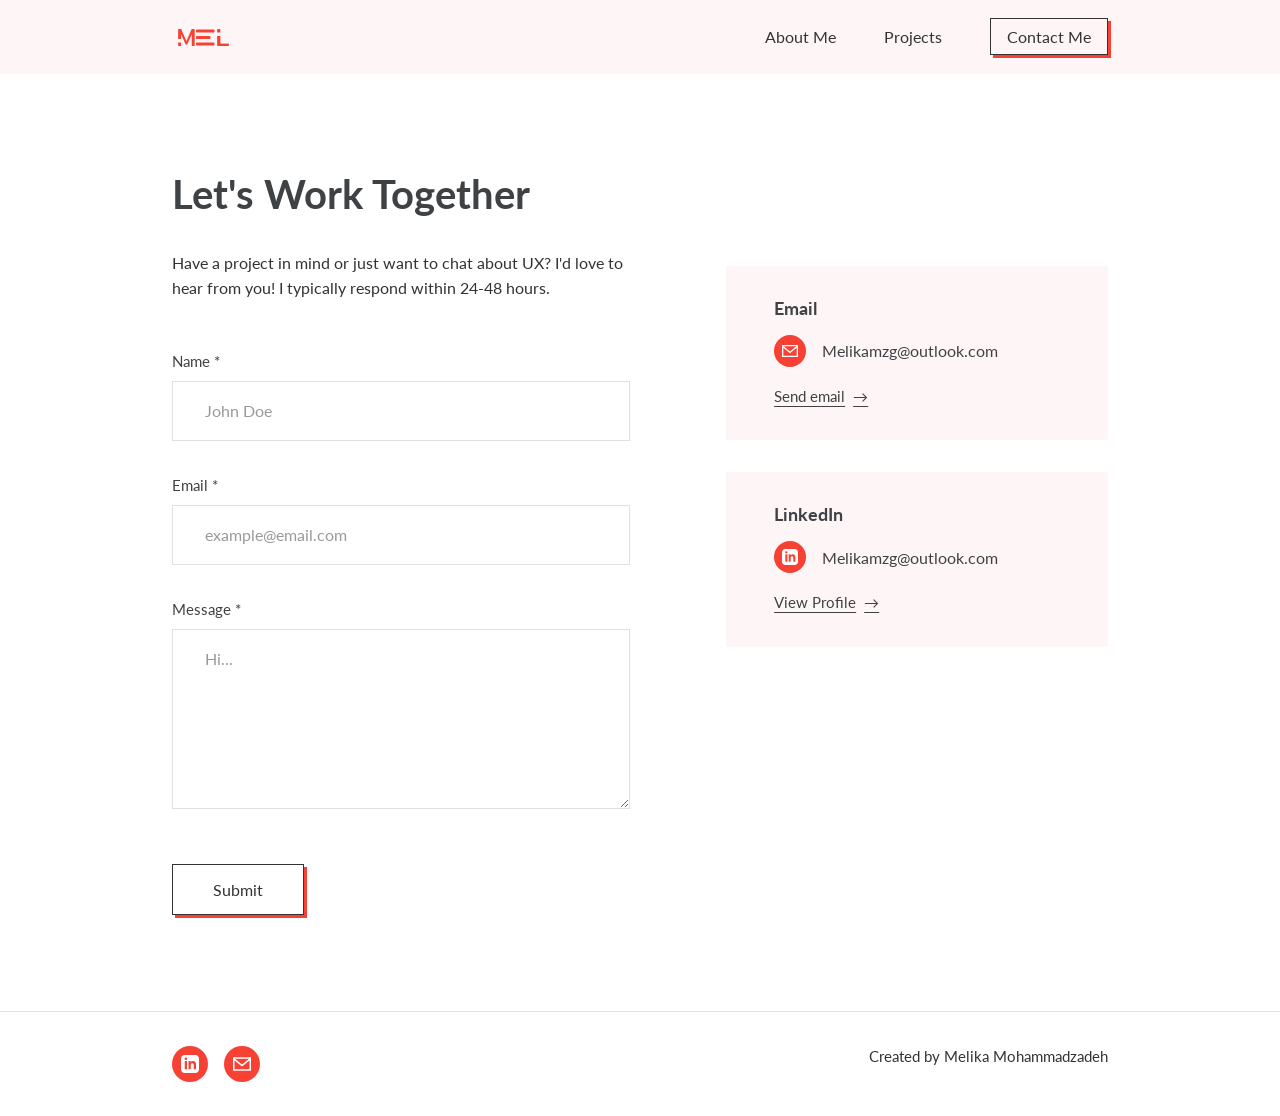
==== contact.html @ d1da53c3 "Add website content and assets" ====
<!DOCTYPE html>
<html lang="en">

<head>
    <meta charset="UTF-8">
    <meta name="viewport" content="width=device-width, initial-scale=1.0">
    <meta name="description" content="Contact - Get in touch with a UI/UX Designer">
    <meta name="keywords" content="Contact, UI/UX Designer, Get in Touch">
    <meta name="author" content="Your Name">

    <!-- Open Graph Meta Tags -->
    <meta property="og:title" content="Contact - UI/UX Designer Portfolio">
    <meta property="og:description" content="Get in touch with a UI/UX Designer">
    <meta property="og:type" content="website">

    <title>Contact - UI/UX Designer Portfolio</title>

    <!-- Google Fonts -->
    <link rel="preconnect" href="https://fonts.googleapis.com">
    <link rel="preconnect" href="https://fonts.gstatic.com" crossorigin>
    <link href="https://fonts.googleapis.com/css2?family=Lato:wght@300;400;700&display=swap" rel="stylesheet">

    <!-- Stylesheets -->
    <link rel="stylesheet" href="css/reset.css">
    <link rel="stylesheet" href="css/style.css">
</head>

<body>
    <!-- Navigation -->
    <nav class="nav">
        <div class="container nav__container">
            <a href="index.html" class="nav__logo">
                <img src="assets/home/logo.png" alt="MEL logo">
            </a>

            <div class="nav__toggle" id="navToggle" aria-label="Toggle navigation">
                <span class="nav__toggle-bar"></span>
                <span class="nav__toggle-bar"></span>
                <span class="nav__toggle-bar"></span>
            </div>

            <ul class="nav__menu" id="navMenu">
                <li><a href="index.html#about" class="nav__link">About Me</a></li>
                <li><a href="index.html#projects" class="nav__link">Projects</a></li>
                <li><a href="contact.html" class="nav__link nav__cta">Contact Me</a></li>
            </ul>
        </div>
    </nav>

    <!-- Contact Section -->
    <section class="contact">
        <div class="container contact__grid">
            <div class="contact__form-section">
                <h1 class="contact__title">Let's Work Together</h1>
                <p class="contact__description">Have a project in mind or just want to chat about UX? I'd love to hear
                    from you! I typically respond within 24-48 hours.</p>

                <form class="contact__form" id="contactForm">
                    <div class="form-group">
                        <label for="name" class="form-label">Name *</label>
                        <input type="text" id="name" name="name" class="form-input" required placeholder="John Doe">
                    </div>

                    <div class="form-group">
                        <label for="email" class="form-label">Email *</label>
                        <input type="email" id="email" name="email" class="form-input" required
                            placeholder="example@email.com">
                    </div>

                    <div class="form-group">
                        <label for="message" class="form-label">Message *</label>
                        <textarea id="message" name="message" class="form-textarea" required
                            placeholder="Hi..."></textarea>
                    </div>

                    <button type="submit" class="btn btn--outline form-submit">Submit</button>
                </form>
            </div>

            <div class="contact__cards">
                <div class="contact-card">
                    <h3 class="contact-card__title">Email</h3>
                    <div class="contact-card__info">
                        <span class="contact-card__icon contact-card__icon--email">
                            <svg width="24" height="24" viewBox="0 0 24 24" fill="currentColor">
                                <path
                                    d="M0 3v18h24v-18h-24zm21.518 2l-9.518 7.713-9.518-7.713h19.036zm-19.518 14v-11.817l10 8.104 10-8.104v11.817h-20z" />
                            </svg>
                        </span>
                        <span>Melikamzg@outlook.com</span>
                    </div>
                    <a href="mailto:Melikamzg@outlook.com" class="contact-card__link">Send email <span>→</span></a>
                </div>

                <div class="contact-card">
                    <h3 class="contact-card__title">LinkedIn</h3>
                    <div class="contact-card__info">
                        <span class="contact-card__icon contact-card__icon--linkedin">
                            <svg width="24" height="24" viewBox="0 0 24 24" fill="currentColor">
                                <path
                                    d="M19 0h-14c-2.761 0-5 2.239-5 5v14c0 2.761 2.239 5 5 5h14c2.762 0 5-2.239 5-5v-14c0-2.761-2.238-5-5-5zm-11 19h-3v-11h3v11zm-1.5-12.268c-.966 0-1.75-.79-1.75-1.764s.784-1.764 1.75-1.764 1.75.79 1.75 1.764-.783 1.764-1.75 1.764zm13.5 12.268h-3v-5.604c0-3.368-4-3.113-4 0v5.604h-3v-11h3v1.765c1.396-2.586 7-2.777 7 2.476v6.759z" />
                            </svg>
                        </span>
                        <span>Melikamzg@outlook.com</span>
                    </div>
                    <a href="https://linkedin.com" target="_blank" rel="noopener" class="contact-card__link">View
                        Profile <span>→</span></a>
                </div>
            </div>
        </div>
    </section>

    <!-- Footer -->
    <footer class="footer">
        <div class="container footer__container">
            <div class="footer__social">
                <a href="https://linkedin.com" class="footer__social-link" aria-label="LinkedIn" target="_blank"
                    rel="noopener">
                    <svg width="24" height="24" viewBox="0 0 24 24" fill="currentColor">
                        <path
                            d="M19 0h-14c-2.761 0-5 2.239-5 5v14c0 2.761 2.239 5 5 5h14c2.762 0 5-2.239 5-5v-14c0-2.761-2.238-5-5-5zm-11 19h-3v-11h3v11zm-1.5-12.268c-.966 0-1.75-.79-1.75-1.764s.784-1.764 1.75-1.764 1.75.79 1.75 1.764-.783 1.764-1.75 1.764zm13.5 12.268h-3v-5.604c0-3.368-4-3.113-4 0v5.604h-3v-11h3v1.765c1.396-2.586 7-2.777 7 2.476v6.759z" />
                    </svg>
                </a>
                <a href="mailto:hello@melika.com" class="footer__social-link" aria-label="Email">
                    <svg width="24" height="24" viewBox="0 0 24 24" fill="currentColor">
                        <path
                            d="M0 3v18h24v-18h-24zm21.518 2l-9.518 7.713-9.518-7.713h19.036zm-19.518 14v-11.817l10 8.104 10-8.104v11.817h-20z" />
                    </svg>
                </a>
            </div>
            <p class="footer__credit">Created by Melika Mohammadzadeh</p>
        </div>
    </footer>

    <!-- JavaScript -->
    <script src="js/main.js"></script>
</body>

</html>
---- css/style.css ----
/* ========================================
   CSS Variables
   ======================================== */
:root {
    /* Colors */
    --color-primary: #F64134;
    --color-secondary: #3F4245;
    --color-bg-accent: #FEF6F6;
    --color-bg-main: #F5F5F5;
    --color-text: #333333;
    --color-white: #FFFFFF;
    --color-gray-light: #E0E0E0;

    /* Typography */
    --font-primary: 'Lato', sans-serif;
    --font-weight-light: 300;
    --font-weight-regular: 400;
    --font-weight-bold: 700;

    /* Spacing */
    --spacing-xs: 0.5rem;
    --spacing-sm: 1rem;
    --spacing-md: 2rem;
    --spacing-lg: 3rem;
    --spacing-xl: 4rem;
    --spacing-xxl: 6rem;

    /* Layout */
    --max-width: 1000px;
    --border-radius: 8px;
    --transition: all 0.3s ease;
}

/* ========================================
   Global Styles
   ======================================== */
html {
    scroll-behavior: smooth;
}

body {
    font-family: var(--font-primary);
    font-weight: var(--font-weight-regular);
    color: var(--color-text);
    background-color: var(--color-bg-main);
    font-size: 16px;
    line-height: 1.6;
}

.container {
    max-width: var(--max-width);
    margin: 0 auto;
    padding: 0 var(--spacing-md);
}

/* ========================================
   Typography
   ======================================== */
h1,
h2,
h3,
h4,
h5,
h6 {
    font-weight: var(--font-weight-bold);
    color: var(--color-secondary);
    line-height: 1.2;
    margin-bottom: var(--spacing-sm);
}

h1 {
    font-size: clamp(2rem, 5vw, 3.5rem);
}

h2 {
    font-size: clamp(1.75rem, 4vw, 2.5rem);
}

h3 {
    font-size: clamp(1.5rem, 3vw, 2rem);
}

h4 {
    font-size: clamp(1.25rem, 2.5vw, 1.5rem);
}

p {
    margin-bottom: var(--spacing-sm);
}

/* ========================================
   Navigation
   ======================================== */
.nav {
    background-color: var(--color-bg-accent);
    padding: calc(var(--spacing-sm) + 8px) 0;
    position: sticky;
    top: 0;
    z-index: 1000;
    box-shadow: none !important;
}

.nav__container {
    display: flex;
    justify-content: space-between;
    align-items: center;
}

.nav__logo {
    display: flex;
    align-items: center;
}

.nav__logo img {
    height: 24px;
    width: auto;
}

.nav__menu {
    display: flex;
    gap: var(--spacing-lg);
    align-items: center;
}

.nav__link {
    color: var(--color-text);
    font-weight: var(--font-weight-regular);
    transition: var(--transition);
    position: relative;
}

.nav__link:hover {
    color: var(--color-primary);
}

.nav__link::after {
    content: '';
    position: absolute;
    bottom: -5px;
    left: 0;
    width: 0;
    height: 2px;
    background-color: var(--color-primary);
    transition: var(--transition);
}

.nav__link:hover::after {
    width: 100%;
}

.nav__cta {
    padding: 0.5rem 1rem;
    border: 1px solid var(--color-text);
    color: var(--color-text);
    font-weight: var(--font-weight-regular);
    transition: var(--transition);
    box-shadow: 3px 3px 0 0 var(--color-primary);
}

.nav__cta:hover {
    background-color: var(--color-bg-main);
    box-shadow: 2px 2px 0 0 var(--color-primary);
    transform: translate(1px, 1px);
}

.nav__cta::after {
    display: none;
}

.nav__toggle {
    display: none;
    flex-direction: column;
    gap: 4px;
    cursor: pointer;
}

.nav__toggle-bar {
    width: 25px;
    height: 3px;
    background-color: var(--color-secondary);
    transition: var(--transition);
}

/* Mobile Navigation */
@media (max-width: 768px) {
    .nav__toggle {
        display: flex;
    }

    .nav__menu {
        position: fixed;
        top: 70px;
        right: -100%;
        width: 100%;
        max-width: 300px;
        background-color: var(--color-white);
        flex-direction: column;
        padding: var(--spacing-md);
        box-shadow: -2px 0 10px rgba(0, 0, 0, 0.1);
        transition: var(--transition);
        height: calc(100vh - 70px);
    }

    .nav__menu.active {
        right: 0;
    }

    .nav__link::after {
        display: none;
    }
}

/* ========================================
   Buttons
   ======================================== */
.btn {
    display: inline-block;
    padding: var(--spacing-sm) var(--spacing-md);
    font-weight: var(--font-weight-bold);
    text-align: center;
    transition: var(--transition);
    cursor: pointer;
}

.btn--primary {
    background-color: var(--color-primary);
    color: var(--color-white);
}

.btn--primary:hover {
    background-color: #d43529;
    transform: translateY(-2px);
    box-shadow: 0 4px 12px rgba(246, 65, 52, 0.3);
}

.btn--secondary {
    background-color: transparent;
    color: var(--color-primary);
    border: 2px solid var(--color-primary);
}

.btn--secondary:hover {
    background-color: var(--color-primary);
    color: var(--color-white);
}

/* ========================================
   Hero Section
   ======================================== */
.hero {
    padding: var(--spacing-xxl) 0 var(--spacing-lg);
    background-color: var(--color-white);
}

.hero__content {
    display: grid;
    grid-template-columns: 1fr 1.2fr;
    gap: var(--spacing-xl);
    align-items: center;
}

.hero__image-wrapper {
    position: relative;
    display: flex;
    justify-content: center;
    align-items: center;
    padding: var(--spacing-md);
}

.hero__image {
    width: 280px;
    height: 280px;
    border-radius: 50%;
    overflow: hidden;
    border: 3px solid var(--color-primary);
    background-color: var(--color-bg-accent);
}

.hero__image img {
    width: 100%;
    height: 100%;
    object-fit: cover;
}

.hero__decoration {
    position: absolute;
    color: var(--color-primary);
    font-size: 1.25rem;
    font-weight: var(--font-weight-light);
}

.hero__decoration--x-left {
    left: 10%;
    top: 50%;
    transform: translateY(-50%);
    opacity: 0.5;
}

.hero__decoration--x-right {
    right: 15%;
    bottom: 25%;
}

.hero__decoration--square {
    width: 16px;
    height: 16px;
    background-color: var(--color-primary);
    left: 45%;
    bottom: 10%;
}

.hero__text h1 {
    font-size: clamp(2.5rem, 5vw, 3.5rem);
    font-weight: var(--font-weight-bold);
    color: var(--color-secondary);
    margin-bottom: var(--spacing-md);
}

.hero__text p {
    font-size: 1rem;
    line-height: 1.7;
    margin-bottom: var(--spacing-md);
    color: var(--color-text);
}

.hero__text p:last-of-type {
    margin-bottom: var(--spacing-lg);
}

.btn--outline {
    display: inline-block;
    padding: 0.75rem 2rem;
    border: 1px solid var(--color-text);
    color: var(--color-text);
    font-weight: var(--font-weight-regular);
    transition: var(--transition);
    box-shadow: 3px 3px 0 0 var(--color-primary);
    background-color: transparent;
}

.btn--outline:hover {
    background-color: var(--color-bg-main);
    box-shadow: 2px 2px 0 0 var(--color-primary);
    transform: translate(1px, 1px);
}

.hero__scroll-indicator {
    display: flex;
    justify-content: center;
    margin-top: var(--spacing-xl);
    padding-top: var(--spacing-lg);
}

.hero__scroll-arrow {
    font-size: 2rem;
    color: var(--color-secondary);
    animation: bounce 2s infinite;
}

@keyframes bounce {

    0%,
    20%,
    50%,
    80%,
    100% {
        transform: translateY(0);
    }

    40% {
        transform: translateY(-10px);
    }

    60% {
        transform: translateY(-5px);
    }
}

@media (max-width: 768px) {
    .hero__content {
        grid-template-columns: 1fr;
        gap: var(--spacing-lg);
        text-align: center;
    }

    .hero__image-wrapper {
        order: 1;
    }

    .hero__text {
        order: 2;
    }

    .hero__image {
        width: 220px;
        height: 220px;
    }
}

/* ========================================
   Quote Section
   ======================================== */
.quote-section {
    position: relative;
    padding: var(--spacing-xxl) 0;
    background-color: var(--color-bg-accent);
    overflow: hidden;
    min-height: 350px;
    display: flex;
    align-items: center;
}

.quote-section__decorations {
    position: absolute;
    inset: 0;
    pointer-events: none;
}

.quote-decoration {
    position: absolute;
}

.quote-decoration--x {
    color: var(--color-primary);
    font-size: 1.25rem;
    font-weight: var(--font-weight-light);
}

.quote-decoration--x1 {
    top: 12%;
    left: 8%;
    color: var(--color-secondary);
}

.quote-decoration--x2 {
    top: 8%;
    left: 42%;
}

.quote-decoration--x3 {
    top: 15%;
    right: 10%;
}

.quote-decoration--x4 {
    bottom: 20%;
    left: 5%;
}

.quote-decoration--x5 {
    bottom: 12%;
    right: 8%;
}

.quote-decoration--circle {
    width: 100px;
    height: 100px;
    border: 2px solid var(--color-primary);
    border-radius: 50%;
    top: 50%;
    left: 15%;
    transform: translateY(-50%);
}

.quote-decoration--diamond {
    width: 80px;
    height: 80px;
    border: 2px solid var(--color-primary);
    border-radius: 12px;
    top: 50%;
    right: 12%;
    transform: translateY(-50%) rotate(45deg);
}

.quote-decoration--dot {
    width: 14px;
    height: 14px;
    background-color: var(--color-primary);
    border-radius: 50%;
    top: 25%;
    right: 38%;
}

.quote-decoration--rect {
    width: 50px;
    height: 30px;
    background-color: var(--color-primary);
}

.quote-decoration--rect-left {
    top: 50%;
    left: 0;
    transform: translateY(-50%);
}

.quote-decoration--rect-right {
    top: 50%;
    right: 0;
    transform: translateY(-50%);
}

.quote-decoration--small-square {
    width: 12px;
    height: 12px;
    background-color: var(--color-primary);
    top: 55%;
    left: 32%;
}

.quote-section__quote {
    text-align: center;
    position: relative;
    z-index: 1;
    max-width: 500px;
    margin: 0 auto;
}

.quote-section__quote p {
    font-size: 1.25rem;
    line-height: 1.6;
    color: var(--color-secondary);
    margin-bottom: 0.25rem;
}

.quote-line {
    display: block;
}

.quote-mark {
    color: var(--color-primary);
    font-size: 1.5rem;
    font-weight: var(--font-weight-bold);
}

.quote-highlight {
    font-family: 'Georgia', serif;
    font-style: italic;
    font-size: 2rem;
    color: var(--color-primary);
    display: inline-block;
    border-bottom: 3px solid var(--color-primary);
    padding-bottom: 2px;
}

.quote-section__quote cite {
    font-style: normal;
    font-size: 1rem;
    color: var(--color-secondary);
    text-decoration: none;
    display: inline-block;
    position: relative;
    margin-top: var(--spacing-md);
}

.quote-section__quote cite::before {
    content: '';
    position: absolute;
    left: 15%;
    right: 0;
    top: -1px;
    height: 16px;
    background-color: var(--color-primary);
    z-index: -1;
}

@media (max-width: 768px) {
    .quote-section {
        min-height: 200px;
        padding: var(--spacing-lg) 0;
    }

    .quote-decoration--circle,
    .quote-decoration--diamond {
        display: none;
    }

    .quote-decoration--rect {
        width: 30px;
        height: 20px;
    }

    .quote-section__quote p {
        font-size: 1rem;
    }

    .quote-highlight {
        font-size: 1.5rem;
    }
}

/* ========================================
   Projects Section
   ======================================== */
.projects {
    padding: var(--spacing-xxl) 0;
    background-color: var(--color-white);
}

.projects__header {
    text-align: left;
    margin-bottom: var(--spacing-lg);
    max-width: 550px;
}

.projects__header h2 {
    font-size: clamp(2rem, 4vw, 2.5rem);
    margin-bottom: var(--spacing-sm);
}

.projects__header p {
    color: var(--color-text);
    line-height: 1.6;
}

.projects__tabs {
    display: flex;
    gap: var(--spacing-lg);
    margin-bottom: var(--spacing-lg);
    border-bottom: none;
}

.tab {
    padding: var(--spacing-sm) 0;
    background-color: transparent;
    color: var(--color-text);
    font-weight: var(--font-weight-regular);
    font-size: 1.1rem;
    border: none;
    border-radius: 0;
    border-bottom: 3px solid transparent;
    transition: var(--transition);
    cursor: pointer;
}

.tab.active {
    background-color: transparent;
    color: var(--color-secondary);
    font-weight: var(--font-weight-bold);
    border-bottom: 3px solid var(--color-primary);
}

.tab:hover:not(.active) {
    background-color: transparent;
    color: var(--color-secondary);
}

.projects__grid {
    display: grid;
    grid-template-columns: repeat(2, 1fr);
    gap: var(--spacing-lg);
}

.projects__grid--side {
    grid-template-columns: repeat(2, 1fr);
}

.project-card {
    background-color: var(--color-white);
    border-radius: 16px;
    overflow: hidden;
    transition: var(--transition);
    border: 1px solid var(--color-gray-light);
    display: flex;
    flex-direction: column;
    position: relative;
}

/* Featured horizontal card for Floo Pay */
.project-card--featured {
    grid-column: 1 / -1;
}

.project-card--featured .project-card__body {
    display: grid;
    grid-template-columns: 1fr 1fr;
    align-items: stretch;
    min-height: 450px;
}

.project-card--featured .project-card__left {
    display: flex;
    flex-direction: column;
}

.project-card--featured .project-card__header {
    padding: var(--spacing-md) var(--spacing-md) 0;
}

.project-card--featured .project-card__content {
    padding: var(--spacing-md) var(--spacing-lg);
    flex-grow: 1;
    display: flex;
    flex-direction: column;
}

.project-card--featured .project-card__mockup {
    margin-top: 0;
    min-height: 100%;
    display: flex;
    align-items: flex-end;
    justify-content: center;
    padding: var(--spacing-md);
}

.project-card--featured .project-card__mockup img {
    max-width: 90%;
    max-height: 85%;
    object-fit: contain;
}

/* Small vertical cards */
.project-card--small {
    display: flex;
    flex-direction: column;
}

/* Decorative circles */
.project-card__circle {
    position: absolute;
    border-radius: 50%;
    pointer-events: none;
    z-index: 1;
}

.project-card__circle--top {
    width: 120px;
    height: 120px;
    top: -40px;
    right: -40px;
    background-color: rgba(254, 246, 246, 0.6);
}

.project-card__circle--bottom {
    width: 200px;
    height: 200px;
    bottom: -80px;
    left: 50%;
    transform: translateX(-50%);
}

/* Circle colors for different card types */
.project-card--featured .project-card__circle--top {
    background-color: #F7F8FD;
}

.project-card--small:nth-child(2) .project-card__circle--top {
    background-color: rgba(255, 249, 196, 0.5);
}

.project-card--small:nth-child(3) .project-card__circle--top {
    background-color: rgba(227, 242, 253, 0.5);
}

.project-card::after {
    display: none;
}

.project-card:hover {
    transform: translateY(-5px);
    box-shadow: 0 12px 30px rgba(0, 0, 0, 0.1);
}

.project-card__header {
    display: flex;
    justify-content: space-between;
    align-items: flex-start;
    padding: var(--spacing-md);
    padding-bottom: 0;
}

.project-card__logo {
    width: 60px;
    height: 60px;
    object-fit: contain;
}

.project-card__badge {
    height: 24px;
    width: auto;
    display: flex;
    align-items: center;
}

.project-card__content {
    padding: var(--spacing-md) var(--spacing-lg);
    padding-bottom: 0;
    flex-grow: 1;
}

.project-card__title {
    font-size: 1.5rem;
    font-weight: var(--font-weight-bold);
    margin-bottom: var(--spacing-sm);
    color: var(--color-secondary);
}

.project-card__description {
    color: var(--color-text);
    font-size: 0.95rem;
    line-height: 1.6;
    margin-bottom: var(--spacing-md);
}

.project-card__link {
    display: inline-flex;
    align-items: center;
    gap: 0.5rem;
    color: var(--color-secondary);
    font-weight: var(--font-weight-regular);
    text-decoration: underline;
    text-underline-offset: 4px;
    transition: var(--transition);
}

.project-card__link:hover {
    color: var(--color-primary);
}

.project-card__link span {
    transition: var(--transition);
}

.project-card__link:hover span {
    transform: translateX(4px);
}

.project-card__mockup {
    position: relative;
    min-height: 320px;
    display: flex;
    align-items: flex-end;
    justify-content: flex-end;
    overflow: hidden;
    margin-top: auto;
}

.project-card__mockup::before {
    content: '';
    position: absolute;
    width: 510px;
    height: 440px;
    border-radius: 50%;
    bottom: -120px;
    right: -20px;
}

.project-card__mockup--pink::before {
    background-color: var(--color-bg-accent);
}

.project-card__mockup--blue::before {
    background-color: #E8F4FC;
}

.project-card__mockup--blue-light::before {
    background-color: #E3F2FD;
}

.project-card__mockup--gray::before {
    background-color: #F0F0F0;
}

.project-card__mockup--green::before {
    background-color: #E8F5E9;
}

.project-card__mockup--yellow::before {
    background-color: #FFF9C4;
}

.project-card__mockup--white::before {
    background-color: #F5F5F5;
}

/* Circle colors inside mockup areas */
.project-card__mockup--white .project-card__circle--bottom {
    background-color: #F5F5F5;
}

.project-card__mockup--yellow .project-card__circle--bottom {
    background-color: #FFF9C4;
}

.project-card__mockup--blue-light .project-card__circle--bottom {
    background-color: #E3F2FD;
}

.project-card__mockup img {
    position: relative;
    z-index: 1;
    max-width: 90%;
    max-height: 395px;
    object-fit: contain;
    margin-bottom: 20px;
}

.tab-content {
    display: none;
}

.tab-content.active {
    display: block;
}

@media (max-width: 992px) {
    .projects__grid {
        grid-template-columns: 1fr;
    }

    .projects__grid--side {
        grid-template-columns: 1fr;
    }

    .project-card--featured .project-card__body {
        grid-template-columns: 1fr;
        min-height: auto;
    }

    .project-card--featured .project-card__mockup {
        min-height: 350px;
    }

    .project-card__circle--top {
        width: 80px;
        height: 80px;
        top: -30px;
        right: -30px;
    }

    .project-card__circle--bottom {
        width: 150px;
        height: 150px;
        bottom: -60px;
    }
}

@media (max-width: 768px) {
    .projects__tabs {
        gap: var(--spacing-md);
    }

    .tab {
        font-size: 1rem;
    }

    .project-card__mockup {
        min-height: 200px;
    }
}

/* ========================================
   Case Study Page
   ======================================== */
.case-study {
    background-color: var(--color-white);
}

.case-study__hero {
    padding: var(--spacing-xl) 0 var(--spacing-xxl);
    background-color: var(--color-white);
}

.case-study__header {
    margin-bottom: var(--spacing-lg);
    border: none;
    box-shadow: none;
}

.case-study__header::after {
    display: none;
}

.case-study__header h1 {
    font-size: clamp(2.5rem, 5vw, 3.5rem);
    font-weight: var(--font-weight-bold);
    color: var(--color-secondary);
    margin-bottom: var(--spacing-xs);
}

.case-study__tags {
    color: var(--color-primary);
    font-weight: var(--font-weight-bold);
    font-size: 1rem;
}

.case-study__tag-link {
    color: var(--color-primary);
    text-decoration: none;
    transition: var(--transition);
}

.case-study__tag-link:hover {
    text-decoration: underline;
    opacity: 0.8;
}

.case-study__mockup-wrapper {
    position: relative;
    display: flex;
    justify-content: center;
    align-items: center;
    min-height: 450px;
    margin-bottom: var(--spacing-xl);
}

.case-study__mockup-bg {
    position: absolute;
    width: 90%;
    max-width: 900px;
    height: 400px;
    background-color: var(--color-bg-accent);
    border-radius: 50%;
    z-index: 0;
}

.case-study__mockup-bg--yellow {
    background-color: #FFF9C4;
}

.case-study__mockup-bg--blue {
    background: #D1EFFF59;
}

.case-study__mockup-img {
    position: relative;
    z-index: 1;
    max-width: 100%;
    max-height: 420px;
    object-fit: contain;
}

.case-study__decoration {
    position: absolute;
    color: var(--color-primary);
    font-size: 1.5rem;
    font-weight: 300;
    z-index: 2;
}

.case-study__decoration--x1 {
    bottom: 60px;
    left: 40%;
}

.case-study__decoration--x2 {
    bottom: 80px;
    right: 15%;
}

.case-study__info {
    max-width: 700px;
}

.case-study__overview {
    font-size: 1.1rem;
    line-height: 1.7;
    color: var(--color-text);
    margin-bottom: var(--spacing-md);
}

.case-study__overview strong,
.case-study__detail strong {
    color: var(--color-secondary);
}

.case-study__detail {
    font-size: 1rem;
    color: var(--color-text);
    margin-bottom: var(--spacing-sm);
    line-height: 1.6;
}

.case-study__cta {
    margin-top: var(--spacing-md);
}

@media (max-width: 768px) {
    .case-study__mockup-wrapper {
        min-height: 300px;
    }

    .case-study__mockup-bg {
        height: 280px;
    }

    .case-study__mockup-img {
        max-height: 300px;
    }

    .case-study__decoration {
        display: none;
    }
}

.case-study__section {
    padding: var(--spacing-xl) 0;
}

.case-study__section:nth-child(even) {
    background-color: var(--color-bg-accent);
}

.case-study__section-title {
    margin-bottom: var(--spacing-md);
}

.case-study__section-title--red {
    color: var(--color-primary);
    font-size: clamp(1.75rem, 3vw, 2.25rem);
}

.case-study__divider {
    border: none;
    border-top: 1px solid var(--color-gray-light);
    margin: var(--spacing-md) 0 var(--spacing-lg);
}

.case-study__image {
    margin: var(--spacing-md) 0;
    border-radius: var(--border-radius);
    overflow: hidden;
}

.case-study__grid {
    display: grid;
    grid-template-columns: repeat(auto-fit, minmax(250px, 1fr));
    gap: var(--spacing-md);
    margin: var(--spacing-md) 0;
}

/* UX Research Section */
.case-study__ux-research {
    background-color: var(--color-white) !important;
}

.ux-research__content {
    max-width: inherit;
}

.ux-research__block {
    margin-bottom: var(--spacing-lg);
}

.ux-research__heading {
    font-size: 1.25rem;
    font-weight: var(--font-weight-bold);
    color: var(--color-secondary);
    margin-bottom: var(--spacing-sm);
}

.ux-research__text {
    font-size: 1rem;
    line-height: 1.7;
    color: var(--color-text);
}

.ux-research__link {
    color: var(--color-text);
    text-decoration: underline;
    text-underline-offset: 2px;
    transition: var(--transition);
}

.ux-research__link:hover {
    color: var(--color-primary);
}

.ux-research__goal-card {
    background-color: #F67A6E;
    padding: var(--spacing-lg);
    border-radius: 16px;
    margin: var(--spacing-lg) 0;
}

.ux-research__goal-title {
    font-size: 1.25rem;
    font-weight: var(--font-weight-bold);
    color: var(--color-white);
    margin-bottom: var(--spacing-sm);
}

.ux-research__goal-text {
    font-size: 1rem;
    line-height: 1.7;
    color: var(--color-white);
}

.ux-research__goal-text strong {
    font-weight: var(--font-weight-bold);
}

.ux-research__list {
    font-size: 1rem;
    line-height: 1.8;
    color: var(--color-text);
    padding-left: var(--spacing-md);
}

.ux-research__list li {
    margin-bottom: var(--spacing-xs);
}

/* User Interviews Subsection */
.ux-research__subsection {
    margin-top: var(--spacing-xl);
    padding-top: var(--spacing-lg);
}

.ux-research__subtitle {
    font-size: 1.5rem;
    font-weight: var(--font-weight-bold);
    color: var(--color-secondary);
    margin-bottom: var(--spacing-lg);
}

.ux-research__subheading {
    font-size: 1.1rem;
    font-weight: var(--font-weight-bold);
    color: var(--color-secondary);
    margin-bottom: var(--spacing-sm);
}

.ux-research__charts {
    display: flex;
    flex-direction: column;
    gap: var(--spacing-lg);
    margin-top: var(--spacing-lg);
    align-items: center;
}

.ux-research__chart-container {
    width: 100%;
    display: flex;
    flex-direction: column;
    align-items: center;
    gap: var(--spacing-sm);
}

.ux-research__chart-wrapper {
    width: 100%;
    max-width: 550px;
    display: flex;
    flex-direction: column;
    align-items: center;
    gap: var(--spacing-sm);
}

.ux-research__chart {
    width: 100%;
    max-width: 600px;
    cursor: pointer;
    transition: var(--transition);
    border: none;
    border-radius: 0;
    overflow: hidden;
}

.ux-research__chart:hover {
    transform: translateY(-2px);
}

.ux-research__chart img {
    width: 100%;
    height: auto;
    display: block;
}

.chart-magnify {
    background: transparent;
    border: none;
    padding: 0.5rem 1rem;
    font-size: 0.875rem;
    font-weight: var(--font-weight-regular);
    color: var(--color-text);
    cursor: pointer;
    transition: var(--transition);
    display: flex;
    align-items: center;
    gap: 0.25rem;
}

.chart-magnify:hover {
    color: var(--color-primary);
}

/* Thinking Hats */
.thinking-hats {
    display: grid;
    grid-template-columns: repeat(3, 1fr);
    gap: var(--spacing-lg);
    margin-top: var(--spacing-lg);
}

.thinking-hat {
    display: flex;
    flex-direction: column;
    align-items: center;
    text-align: center;
}

.thinking-hat__image {
    width: 80px;
    height: 80px;
    object-fit: contain;
    margin-bottom: var(--spacing-sm);
}

.thinking-hat__label {
    font-size: 1.125rem;
    font-weight: var(--font-weight-bold);
    margin-bottom: var(--spacing-sm);
}

.thinking-hat__text {
    font-size: 0.95rem;
    line-height: 1.6;
    color: var(--color-text);
    background-color: #FEF6F6;
    padding: var(--spacing-md);
    border-radius: 8px;
    width: 100%;
}

/* User Journey */
.user-journey__image {
    margin-top: var(--spacing-lg);
    width: 100%;
    display: flex;
    justify-content: flex-start;
}

.user-journey__image img {
    width: 100%;
    max-width: 750px;
    height: auto;
    border-radius: 8px;
    border: 1px solid var(--color-gray-light);
}

@media (max-width: 768px) {
    .thinking-hats {
        grid-template-columns: repeat(2, 1fr);
    }
}

@media (max-width: 480px) {
    .thinking-hats {
        grid-template-columns: 1fr;
    }
}

/* Affinity Map */
.affinity-map {
    margin-top: var(--spacing-md);
    text-align: center;
}

/* Affinity Map Grid */
.affinity-grid {
    display: grid;
    grid-template-columns: repeat(2, 1fr);
    gap: var(--spacing-md);
}

.affinity-category {
    border: 2px solid var(--color-primary);
    border-radius: 8px;
    padding: var(--spacing-md);
    background-color: var(--color-white);
}

.affinity-category__title {
    color: var(--color-primary);
    font-size: 1.1rem;
    font-weight: var(--font-weight-bold);
    margin-bottom: var(--spacing-sm);
}

.affinity-category__quotes {
    display: grid;
    grid-template-columns: repeat(2, 1fr);
    gap: var(--spacing-xs);
}

.affinity-quote {
    padding: var(--spacing-sm);
    font-size: 0.8rem;
    line-height: 1.5;
    color: var(--color-text);
    font-style: italic;
}

.affinity-quote--mint {
    background-color: #E8F5E9;
}

.affinity-quote--cream {
    background-color: #FFF8E1;
}

.affinity-quote--blue {
    background-color: #E3F2FD;
}

.affinity-quote--pink {
    background-color: #FCE4EC;
}

.affinity-map__magnify {
    display: inline-flex;
    align-items: center;
    gap: 0.5rem;
    margin-top: var(--spacing-md);
    padding: 0.5rem 1rem;
    background-color: transparent;
    border: none;
    color: var(--color-text);
    font-size: 0.85rem;
    font-weight: var(--font-weight-regular);
    letter-spacing: 0.5px;
    cursor: pointer;
    transition: var(--transition);
}

.affinity-map__magnify:hover {
    color: var(--color-primary);
}

.affinity-map__magnify svg {
    stroke: currentColor;
}

@media (max-width: 768px) {
    .affinity-grid {
        grid-template-columns: 1fr;
    }

    .affinity-category__quotes {
        grid-template-columns: 1fr;
    }
}

/* Research Findings */
.findings-grid {
    display: grid;
    grid-template-columns: repeat(2, 1fr);
    gap: var(--spacing-xl);
    margin-top: var(--spacing-md);
}

.finding-card {
    text-align: center;
    padding: var(--spacing-lg);
    display: flex;
    flex-direction: column;
    align-items: center;
}

.finding-card__icon {
    width: 60px;
    height: 60px;
    margin-bottom: var(--spacing-md);
    display: block;
}

.finding-card__title {
    font-size: 1.1rem;
    font-weight: var(--font-weight-bold);
    color: var(--color-secondary);
    margin-bottom: var(--spacing-sm);
    line-height: 1.4;
}

.finding-card__text {
    font-size: 0.95rem;
    color: var(--color-text);
    line-height: 1.5;
}

@media (max-width: 576px) {
    .findings-grid {
        grid-template-columns: 1fr;
        gap: var(--spacing-lg);
    }
}

/* Persona */
.persona {
    margin-top: var(--spacing-md);
}

.persona__header {
    display: flex;
    gap: var(--spacing-xl);
    align-items: flex-start;
    margin-bottom: var(--spacing-lg);
}

.persona__photo-wrapper {
    flex-shrink: 0;
}

.persona__photo {
    width: 280px;
    height: auto;
    border-radius: 8px;
    object-fit: cover;
}

.persona__info {
    flex: 1;
}

.persona__name {
    font-size: 1.75rem;
    font-weight: var(--font-weight-bold);
    color: var(--color-primary);
    margin-bottom: var(--spacing-xs);
}

.persona__age {
    font-size: 1rem;
    color: var(--color-text);
    margin-bottom: var(--spacing-sm);
}

.persona__detail {
    font-size: 0.95rem;
    color: var(--color-text);
    margin-bottom: var(--spacing-xs);
    display: flex;
    align-items: center;
    gap: 0.5rem;
}

.persona__icon {
    font-size: 1rem;
}

.persona__tools-title {
    font-size: 1rem;
    font-weight: var(--font-weight-bold);
    color: var(--color-primary);
    margin-top: var(--spacing-md);
    margin-bottom: var(--spacing-sm);
}

.persona__tools {
    display: flex;
    gap: var(--spacing-md);
    align-items: center;
}

.persona__tool-logo {
    height: 32px;
    width: auto;
}

.persona__card {
    background-color: var(--color-bg-accent);
    border-radius: 8px;
    padding: var(--spacing-lg);
}

.persona__section {
    margin-bottom: var(--spacing-md);
}

.persona__section:last-child {
    margin-bottom: 0;
}

.persona__section-title {
    font-size: 1.1rem;
    font-weight: var(--font-weight-bold);
    color: var(--color-primary);
    margin-bottom: var(--spacing-sm);
}

.persona__section-title--pain {
    color: var(--color-primary);
}

.persona__section-text {
    font-size: 0.95rem;
    line-height: 1.7;
    color: var(--color-text);
}

.persona__list {
    list-style: none;
    padding: 0;
    margin: 0;
}

.persona__list li {
    font-size: 0.95rem;
    line-height: 1.6;
    color: var(--color-text);
    padding-left: 1.75rem;
    position: relative;
    margin-bottom: var(--spacing-xs);
}

.persona__list--goals li::before {
    content: '✓';
    position: absolute;
    left: 0;
    color: #2E7D32;
    font-weight: bold;
    background-color: #C8E6C9;
    width: 1.25rem;
    height: 1.25rem;
    border-radius: 3px;
    display: flex;
    align-items: center;
    justify-content: center;
    font-size: 0.75rem;
}

.persona__list--pain li::before {
    content: '✕';
    position: absolute;
    left: 0;
    color: var(--color-primary);
    font-weight: bold;
    background-color: #FFCDD2;
    width: 1.25rem;
    height: 1.25rem;
    border-radius: 3px;
    display: flex;
    align-items: center;
    justify-content: center;
    font-size: 0.75rem;
}

@media (max-width: 768px) {
    .persona__header {
        flex-direction: column;
        align-items: center;
        text-align: center;
    }

    .persona__photo {
        width: 200px;
    }

    .persona__detail {
        justify-content: center;
    }

    .persona__tools {
        justify-content: center;
    }
}

/* Persona Red Theme */
.persona--red .ux-research__subtitle {
    color: var(--color-primary);
}

/* Persona Blue Theme */
.persona--blue .ux-research__subtitle {
    color: #8DA4A6;
}

.persona--blue .persona__name,
.persona--blue .persona__tools-title,
.persona--blue .persona__section-title {
    color: #5B8F91;
}

.persona--blue .persona__card {
    background-color: #EAF2F3;
}

.persona--blue .persona__list--pain li::before {
    color: var(--color-primary);
    /* Keep red X */
    background-color: #FFCDD2;
}

.persona--blue .persona__list--goals li::before {
    color: #2E7D32;
    /* Keep green check */
    background-color: #C8E6C9;
}

/* ========================================
   UX Design Section
   ======================================== */
.ux-design__subtitle {
    font-size: 2rem;
    font-weight: var(--font-weight-bold);
    color: var(--color-secondary);
    margin-bottom: var(--spacing-lg);
}

.ux-design__subblock {
    margin-top: var(--spacing-md);
}

.ux-design__heading {
    font-size: 1.25rem;
    font-weight: var(--font-weight-bold);
    color: var(--color-secondary);
    margin-bottom: var(--spacing-sm);
}

.ux-design__text {
    font-size: 1rem;
    line-height: 1.7;
    color: var(--color-text);
    max-width: 800px;
}

.ux-design__image {
    margin-top: var(--spacing-lg);
    width: 100%;
    display: flex;
    justify-content: center;
}

.ux-design__image img {
    width: 100%;
    max-width: 800px;
    height: auto;
    border-radius: 8px;
}

/* Wireframes */
.wireframes-section {
    margin-top: var(--spacing-xl);
}

.wireframes-number {
    font-family: 'Lato', sans-serif;
    font-weight: 400;
    font-size: 16px;
    color: var(--color-text);
    margin: 0 0 var(--spacing-md) 0;
}

.wireframes-grid {
    display: flex;
    justify-content: flex-start;
    gap: var(--spacing-lg);
    margin-top: var(--spacing-md);
}

.wireframe-item {
    display: flex;
    flex-direction: column;
    align-items: center;
    gap: 0.5rem;
}

.wireframes-grid img {
    width: 100%;
    max-width: 280px;
    height: auto;
    display: block;
}

/* Design System */
.design-system__section {
    margin-top: var(--spacing-xl);
}

.design-system__heading {
    font-size: 1.25rem;
    font-weight: var(--font-weight-regular);
    color: var(--color-text);
    margin-bottom: var(--spacing-lg);
    font-style: italic;
}

.typography-image {
    width: 100%;
    max-width: 500px;
    height: auto;
    display: block;
}

/* Components */
.components-container {
    display: flex;
    justify-content: flex-start;
    margin-top: var(--spacing-lg);
}

.components-image {
    width: 100%;
    max-width: 700px;
    height: auto;
    display: block;
}

/* Buttons */
.buttons-container {
    display: flex;
    justify-content: flex-start;
    margin-top: var(--spacing-lg);
}

.buttons-image {
    width: 100%;
    max-width: 250px;
    height: auto;
    display: block;
}

.view-library-container {
    margin-top: var(--spacing-lg);
    display: flex;
    justify-content: flex-start;
}

.view-library-btn {
    display: inline-block;
    padding: 14px 32px;
    background-color: transparent;
    color: var(--color-secondary);
    font-size: 1rem;
    font-weight: var(--font-weight-regular);
    text-decoration: none;
    border: 1px solid var(--color-secondary);
    border-radius: 0;
    box-shadow: 4px 4px 0 0 var(--color-primary);
    transition: var(--transition);
}

.view-library-btn:hover {
    background-color: var(--color-bg-main);
    box-shadow: 2px 2px 0 0 var(--color-primary);
    transform: translate(2px, 2px);
}

/* Typography List */
.typography-list {
    display: flex;
    flex-direction: column;
    gap: var(--spacing-lg);
    margin-top: var(--spacing-lg);
}

.typography-item {
    display: flex;
    align-items: center;
    gap: var(--spacing-xl);
}

.typography-label {
    font-size: 1rem;
    color: var(--color-text);
    min-width: 100px;
    font-weight: var(--font-weight-bold);
}

.typography-example {
    color: var(--color-secondary);
    font-weight: var(--font-weight-bold);
}

.typography-example--h1 {
    font-size: 32px;
    line-height: 1.2;
}

.typography-example--h2 {
    font-size: 28px;
    line-height: 1.2;
}

.typography-example--h3 {
    font-size: 24px;
    line-height: 1.2;
}

.typography-example--p1 {
    font-size: 18px;
    line-height: 1.2;
    font-weight: var(--font-weight-regular);
}

.typography-example--p2 {
    font-size: 16px;
    line-height: 1.2;
    font-weight: var(--font-weight-regular);
}

.typography-example--button {
    font-size: 14px;
    line-height: 1.2;
    font-weight: var(--font-weight-regular);
}

.typography-sample {
    margin: 0;
    color: var(--color-secondary);
    font-weight: var(--font-weight-bold);
}

.typography-sample--h1 {
    font-size: 40px;
    line-height: 40px;
}

.typography-sample--h2 {
    font-size: 32px;
    line-height: 36px;
}

.typography-sample--h3 {
    font-size: 28px;
    line-height: 32px;
}

.typography-sample--h4 {
    font-size: 20px;
    line-height: 24px;
}

.typography-sample--h5 {
    font-size: 16px;
    line-height: 20px;
}

.typography-sample--h6 {
    font-size: 12px;
    line-height: 120px;
}

@media (max-width: 768px) {
    .typography-item {
        flex-direction: column;
        align-items: flex-start;
        gap: var(--spacing-sm);
    }
}

/* Color Palette */
.color-palette {
    display: flex;
    flex-direction: column;
    gap: var(--spacing-lg);
    margin-top: var(--spacing-lg);
}

.color-row {
    display: flex;
    gap: var(--spacing-lg);
    flex-wrap: wrap;
}

.color-group {
    display: flex;
    flex-wrap: wrap;
    gap: var(--spacing-md);
}

.color-card {
    width: 180px;
    background-color: var(--color-white);
    border-radius: 8px;
    overflow: hidden;
    box-shadow: 0 2px 8px rgba(0, 0, 0, 0.1);
    display: flex;
    flex-direction: column;
}

.color-card--white .color-swatch {
    border-bottom: 0.5px solid #E6EAEE;
}

.color-swatch {
    width: 100%;
    height: 70px;
}

.color-info {
    display: flex;
    flex-direction: column;
    gap: 0.25rem;
    padding: var(--spacing-sm);
}

.color-name {
    font-size: 1rem;
    font-weight: var(--font-weight-bold);
    color: var(--color-secondary);
}

.color-hex {
    font-size: 0.875rem;
    color: var(--color-text);
}

.color-code {
    font-size: 0.75rem;
    color: var(--color-text);
}

@media (max-width: 768px) {
    .color-card {
        width: calc(50% - var(--spacing-sm));
    }
}

@media (max-width: 480px) {
    .color-card {
        width: 100%;
    }
}

/* Components */
.components-image {
    margin-top: var(--spacing-lg);
    width: 100%;
    display: flex;
    justify-content: flex-start;
}

.components-image img {
    width: 100%;
    max-width: 800px;
    height: auto;
}

/* Buttons */
.buttons-display {
    margin-top: var(--spacing-lg);
    width: 100%;
    display: flex;
    flex-direction: column;
    gap: var(--spacing-xl);
}

.button-group {
    display: flex;
    flex-direction: column;
    gap: var(--spacing-sm);
}

.button-subheading {
    font-family: 'Lato', sans-serif;
    font-weight: 700;
    font-size: 18px;
    color: var(--color-text);
    margin: 0;
}

.buttons-display img {
    width: 100%;
    max-width: 553px;
    height: auto;
}

.btn-view-library {
    display: inline-block;
    margin-top: var(--spacing-lg);
    padding: 0.75rem 2rem;
    background-color: #FFFFFF;
    color: var(--color-text);
    font-family: 'Lato', sans-serif;
    font-weight: 400;
    font-size: 16px;
    text-decoration: none;
    border: 2px solid var(--color-text);
    border-radius: 0;
    box-shadow: 4px 4px 0 var(--color-primary);
    transition: transform 0.2s ease, box-shadow 0.2s ease;
}

.btn-view-library:hover {
    transform: translate(2px, 2px);
    box-shadow: 2px 2px 0 var(--color-primary);
}

.btn-view-library:active {
    transform: translate(4px, 4px);
    box-shadow: 0 0 0 var(--color-primary);
}

/* Storyline Card */
.storyline-card {
    background-color: #FF7168;
    color: #FFFFFF;
    padding: var(--spacing-lg);
    border-radius: 20px;
    margin: var(--spacing-xl) 0;
}

.storyline-card__title {
    font-family: 'Lato', sans-serif;
    font-weight: 700;
    font-size: 20px;
    color: #FFFFFF;
    margin: 0 0 var(--spacing-md) 0;
}

.storyline-card__text {
    font-family: 'Lato', sans-serif;
    font-weight: 400;
    font-size: 16px;
    line-height: 1.6;
    color: #FFFFFF;
    margin: 0;
}

/* Design Thinking Flow */
.design-thinking-flow {
    margin-top: var(--spacing-xl);
    display: flex;
    flex-direction: column;
    gap: 0;
}

.design-thinking-step {
    display: flex;
    align-items: center;
    justify-content: center;
    gap: var(--spacing-lg);
    position: relative;
    margin-bottom: var(--spacing-xxl);
    
}

.design-thinking-circle {
    flex-shrink: 0;
    width: 180px;
    height: 180px;
    border-radius: 50%;
    display: flex;
    align-items: center;
    justify-content: center;
    font-family: 'Lato', sans-serif;
    font-weight: 700;
    font-size: 20px;
    text-align: center;
    z-index: 2;
    position: relative;
}

.design-thinking-circle--empathize {
    background-color: var(--color-primary);
    color: #FFFFFF;
}

.design-thinking-circle--define {
    background-color: #6B8E9E;
    color: #FFFFFF;
    order: 2;
}

.design-thinking-circle--ideate {
    background-color: var(--color-primary);
    color: #FFFFFF;
}

.design-thinking-circle--prototype {
    background-color: #6B8E9E;
    color: #FFFFFF;
}

.design-thinking-circle--test {
    background-color: var(--color-primary);
    color: #FFFFFF;
}

.design-thinking-connector--curved {
    width: 650px;
    height: 150px;
    border: none;
    border-bottom: 3px dashed var(--color-primary);
    border-right: 3px dashed var(--color-primary);
    border-bottom-right-radius: 450px;
    position: absolute;
    left: 90px;
    top: 50px;
    z-index: 1;
}

.design-thinking-content {
    flex: 1;
    display: flex;
    flex-direction: column;
    justify-content: center;
    gap: var(--spacing-md);
}

.design-thinking-content--left {
    order: 1;
}

.design-thinking-content--center {
    flex: 0 0 auto;
    max-width: 400px;
}

.design-thinking-step--prototype {
    display: flex;
    align-items: center;
    justify-content: space-between;
    gap: var(--spacing-lg);
}

.prototype-left {
    flex: 0 0 auto;
    display: flex;
    flex-direction: column;
    align-items: center;
}

.prototype-image {
    max-width: 250px;
    height: auto;
}

.design-thinking-box {
    background-color: #FEF6F6;
    padding: var(--spacing-md) var(--spacing-lg);
    border-left: 4px solid var(--color-primary);
    width: 100%;
    border-radius: 12px;
    padding-left: calc(var(--spacing-lg) + 8px);
}

.design-thinking-box--blue {
    background-color: #E8F1F5;
    border-left: 4px solid #6B8E9E;
}

.design-thinking-box--pink {
    background-color: #FEF6F6;
    border-left: 4px solid var(--color-primary);
}

.design-thinking-box--yellow {
    background-color: #E8F1F5;
    border-left: 4px solid #6B8E9E;
}

.design-thinking-title {
    font-family: 'Lato', sans-serif;
    font-weight: 700;
    font-size: 18px;
    color: var(--color-text);
    margin: 0 0 var(--spacing-sm) 0;
}

.design-thinking-text {
    font-family: 'Lato', sans-serif;
    font-weight: 400;
    font-size: 16px;
    line-height: 1.6;
    color: var(--color-text);
    margin: 0;
}

.design-thinking-list {
    list-style: disc;
    padding-left: var(--spacing-lg);
    margin: 0;
}

.design-thinking-list li {
    font-family: 'Lato', sans-serif;
    font-weight: 400;
    font-size: 16px;
    line-height: 1.6;
    color: var(--color-text);
    margin-bottom: var(--spacing-sm);
}

.design-thinking-list li:last-child {
    margin-bottom: 0;
}

.ux-design__venn-section,
.ux-design__image-section {
    margin-top: var(--spacing-xxl);
    text-align: center;
}

.ux-design__venn-labels {
    display: flex;
    justify-content: space-around;
    max-width: 900px;
    margin: 0 auto var(--spacing-lg) auto;
    font-size: 1.1rem;
    font-weight: var(--font-weight-bold);
}

.ux-design__venn-label {
    color: #9E9E9E;
    flex: 1;
}

.ux-design__venn-label--red {
    color: var(--color-primary);
}

.ux-design__venn-label--teal {
    color: #5B8F91;
}

@media (max-width: 768px) {
    .ux-design__venn-labels {
        font-size: 0.9rem;
    }

    .ux-design__subtitle {
        font-size: 1.75rem;
    }
}

/* ========================================
   UX Design (Pink Background)
   ======================================== */
.case-study__ux-design {
    background-color: #FEF6F6;
    padding-top: var(--spacing-xl);
}

/* Design System Styling */
.design-system__intro {
    font-size: 1.25rem;
    line-height: 1.6;
    color: var(--color-text);
    max-width: 800px;
    margin-bottom: var(--spacing-xxl);
}

.design-system__main-grid {
    display: grid;
    grid-template-columns: 2fr 1fr;
    gap: var(--spacing-xxl);
}

.design-system__subtitle {
    font-size: 1.25rem;
    font-weight: var(--font-weight-bold);
    color: var(--color-secondary);
    margin-bottom: var(--spacing-lg);
    font-style: italic;
    /* Matches "Typography" and "Colour pallet" headers */
}

/* Typography Showcase */
.typography-showcase {
    display: flex;
    flex-direction: column;
    gap: var(--spacing-lg);
}

.typography-row {
    display: grid;
    grid-template-columns: 100px 80px 1fr;
    align-items: center;
    gap: var(--spacing-md);
    font-family: 'Inter', sans-serif;
    color: var(--color-secondary);
}

.typography-size {
    color: #9E9E9E;
}

.typography-example {
    line-height: 1.4;
}

.typography--xxs-reg {
    font-size: 12px;
    font-weight: 400;
}

.typography--xxs-semi {
    font-size: 12px;
    font-weight: 600;
}

.typography--xs-reg {
    font-size: 14px;
    font-weight: 400;
}

.typography--xs-semi {
    font-size: 14px;
    font-weight: 600;
}

.typography--s-semi {
    font-size: 16px;
    font-weight: 600;
}

.typography--s-reg {
    font-size: 16px;
    font-weight: 400;
}

.typography--l-reg {
    font-size: 24px;
    font-weight: 400;
}

/* Palette Showcase */
.palette-showcase {
    display: flex;
    flex-direction: column;
    gap: var(--spacing-md);
}

.palette-card {
    background: white;
    border-radius: 8px;
    overflow: hidden;
    box-shadow: 0 2px 4px rgba(0, 0, 0, 0.05);
}

.palette-color {
    height: 60px;
    width: 100%;
}

.palette-info {
    padding: var(--spacing-sm) var(--spacing-md);
}

.palette-name {
    font-size: 1rem;
    font-weight: var(--font-weight-bold);
    color: var(--color-secondary);
}

.palette-hex {
    font-size: 0.85rem;
    color: #9E9E9E;
}

/* UI Component SVG Assets */
.design-system__bottom-flex {
    display: flex;
    gap: var(--spacing-xxl);
    margin-top: var(--spacing-xxl);
}

.design-system__bottom-flex .design-system__subsection {
    flex: 1;
}

.ds-component-wrapper {
    display: flex;
    justify-content: flex-start;
    /* Default to left/start as typical for sub-sections */
    align-items: center;
    margin-bottom: var(--spacing-lg);
}

.ds-asset-img {
    max-width: 100%;
    height: auto;
}

.component-svg--buttons {
    flex-direction: column;
    gap: 12px;
    /* Tighter vertical spacing */
    align-items: flex-start;
    background: transparent;
    border: none;
    padding: 0;
}

.ds-btn-row {
    display: flex;
    align-items: center;
    gap: var(--spacing-md);
    margin-bottom: 0;
    /* Rely on gap in parent */
}

.btn-asset {
    height: 44px;
}

.icon-asset {
    height: 44px;
}

/* View Library - Matching site primary button style */
.design-system__view-library {
    margin-top: var(--spacing-xl);
    text-align: left;
    /* Left align as requested */
    padding-bottom: var(--spacing-xxl);
}

.btn-view-library {
    padding: 0.5rem 1.5rem;
    border: 1px solid var(--color-text);
    color: var(--color-text);
    background: transparent;
    font-weight: var(--font-weight-regular);
    transition: var(--transition);
    box-shadow: 3px 3px 0 0 var(--color-primary);
    cursor: pointer;
    font-size: 1rem;
    display: inline-block;
}

.btn-view-library:hover {
    background-color: var(--color-bg-main);
    box-shadow: 2px 2px 0 0 var(--color-primary);
    transform: translate(1px, 1px);
}

/* End of View Library Button Styles */

@media (max-width: 992px) {
    .design-system__main-grid {
        grid-template-columns: 1fr;
    }

    .design-system__bottom-flex {
        flex-direction: column;
    }
}

/* Fullscreen Image Overlay */
.fullscreen-overlay {
    position: fixed;
    top: 0;
    left: 0;
    width: 100%;
    height: 100%;
    background-color: rgba(0, 0, 0, 0.9);
    z-index: 9999;
    display: flex;
    align-items: center;
    justify-content: center;
    opacity: 0;
    visibility: hidden;
    transition: opacity 0.3s ease, visibility 0.3s ease;
    padding: var(--spacing-lg);
    overflow: auto;
}

.fullscreen-overlay.active {
    opacity: 1;
    visibility: visible;
}

.fullscreen-overlay__content {
    max-width: 95%;
    max-height: 95%;
    overflow: auto;
    background-color: var(--color-white);
    border-radius: 8px;
    padding: var(--spacing-lg);
}

.fullscreen-overlay__content .affinity-grid {
    gap: var(--spacing-lg);
}

.fullscreen-overlay__content .affinity-category {
    padding: var(--spacing-lg);
}

.fullscreen-overlay__content .affinity-quote {
    font-size: 0.9rem;
    padding: var(--spacing-md);
}

.fullscreen-overlay__image {
    max-width: 95%;
    max-height: 95%;
    object-fit: contain;
}

.fullscreen-overlay__close {
    position: absolute;
    top: 20px;
    right: 30px;
    font-size: 2rem;
    color: var(--color-white);
    background: none;
    border: none;
    cursor: pointer;
    padding: 0.5rem;
    line-height: 1;
    z-index: 10000;
}

/* ========================================
   Contact Page
   ======================================== */
.contact {
    padding: var(--spacing-xxl) 0;
    background-color: var(--color-white);
    min-height: calc(100vh - 200px);
}

.contact__grid {
    display: grid;
    grid-template-columns: 1.2fr 1fr;
    gap: var(--spacing-xxl);
    align-items: start;
}

.contact__form-section {
    max-width: 600px;
}

.contact__title {
    font-size: clamp(2rem, 4vw, 2.5rem);
    font-weight: var(--font-weight-bold);
    margin-bottom: var(--spacing-md);
    color: var(--color-secondary);
}

.contact__description {
    margin-bottom: var(--spacing-lg);
    font-size: 1rem;
    line-height: 1.6;
    color: var(--color-text);
    max-width: 500px;
}

.contact__form {
    display: flex;
    flex-direction: column;
    gap: var(--spacing-md);
}

.form-group {
    margin-bottom: 0;
}

.form-label {
    display: block;
    margin-bottom: var(--spacing-xs);
    font-weight: var(--font-weight-regular);
    color: var(--color-secondary);
    font-size: 0.95rem;
}

.form-input,
.form-textarea {
    width: 100%;
    padding: var(--spacing-sm) var(--spacing-md);
    border: 1px solid var(--color-gray-light);
    border-radius: 0;
    font-family: var(--font-primary);
    font-size: 1rem;
    transition: var(--transition);
    background-color: var(--color-white);
}

.form-input::placeholder,
.form-textarea::placeholder {
    color: #999;
}

.form-input:focus,
.form-textarea:focus {
    outline: none;
    border-color: var(--color-secondary);
}

.form-textarea {
    min-height: 180px;
    resize: vertical;
}

.form-submit {
    width: auto;
    align-self: flex-start;
    margin-top: var(--spacing-sm);
    padding: 0.75rem 2.5rem;
}

/* Contact Cards */
.contact__cards {
    display: flex;
    flex-direction: column;
    gap: var(--spacing-md);
    padding-top: var(--spacing-xxl);
}

.contact-card {
    background-color: var(--color-bg-accent);
    padding: var(--spacing-md) var(--spacing-lg);
    border-radius: 0;
}

.contact-card__title {
    font-size: 1.1rem;
    font-weight: var(--font-weight-bold);
    color: var(--color-secondary);
    margin-bottom: var(--spacing-sm);
}

.contact-card__info {
    display: flex;
    align-items: center;
    gap: var(--spacing-sm);
    margin-bottom: var(--spacing-sm);
    color: var(--color-secondary);
}

.contact-card__icon {
    width: 32px;
    height: 32px;
    border-radius: 50%;
    display: flex;
    align-items: center;
    justify-content: center;
    color: var(--color-white);
}

.contact-card__icon--email {
    background-color: var(--color-primary);
}

.contact-card__icon--linkedin {
    background-color: var(--color-primary);
}

.contact-card__icon svg {
    width: 16px;
    height: 16px;
}

.contact-card__link {
    display: inline-flex;
    align-items: center;
    gap: 0.5rem;
    color: var(--color-secondary);
    font-size: 0.95rem;
    text-decoration: underline;
    text-underline-offset: 4px;
    transition: var(--transition);
}

.contact-card__link:hover {
    color: var(--color-primary);
}

.contact-card__link span {
    transition: var(--transition);
}

.contact-card__link:hover span {
    transform: translateX(4px);
}

@media (max-width: 992px) {
    .contact__grid {
        grid-template-columns: 1fr;
        gap: var(--spacing-xl);
    }

    .contact__cards {
        padding-top: 0;
        flex-direction: row;
    }

    .contact-card {
        flex: 1;
    }
}

@media (max-width: 576px) {
    .contact__cards {
        flex-direction: column;
    }
}

/* ========================================
   Footer
   ======================================== */
.footer {
    background-color: var(--color-white);
    padding: var(--spacing-md) 0;
    border-top: 1px solid var(--color-gray-light);
}

.footer__container {
    display: flex;
    justify-content: space-between;
    align-items: center;
}

.footer__social {
    display: flex;
    gap: var(--spacing-sm);
}

.footer__social-link {
    width: 36px;
    height: 36px;
    border-radius: 50%;
    background-color: var(--color-primary);
    color: var(--color-white);
    display: flex;
    align-items: center;
    justify-content: center;
    transition: var(--transition);
}

.footer__social-link:hover {
    background-color: var(--color-secondary);
    transform: translateY(-2px);
}

.footer__social-link svg {
    width: 18px;
    height: 18px;
}

.footer__credit {
    color: var(--color-text);
    font-size: 0.95rem;
}

@media (max-width: 480px) {
    .footer__container {
        flex-direction: column;
        gap: var(--spacing-sm);
        text-align: center;
    }
}

/* ========================================
   Utility Classes
   ======================================== */
.text-center {
    text-align: center;
}

.text-primary {
    color: var(--color-primary);
}

.bg-accent {
    background-color: var(--color-bg-accent);
}

.mt-sm {
    margin-top: var(--spacing-sm);
}

.mt-md {
    margin-top: var(--spacing-md);
}

.mt-lg {
    margin-top: var(--spacing-lg);
}

.mb-sm {
    margin-bottom: var(--spacing-sm);
}

.mb-md {
    margin-bottom: var(--spacing-md);
}

.mb-lg {
    margin-bottom: var(--spacing-lg);
}

/* ========================================
   Key Takeaways Section
   ======================================== */
.case-study__takeaways {
    background-color: var(--color-white) !important;
}

.takeaways__content {
    max-width: inherit;
}

.takeaway__section {
    margin-bottom: var(--spacing-xl);
}

.takeaway__bullet {
    font-size: 1.125rem;
    font-weight: var(--font-weight-bold);
    color: var(--color-secondary);
    margin-bottom: var(--spacing-md);
}

.takeaway__text {
    font-size: 1rem;
    line-height: 1.7;
    color: var(--color-text);
    margin-bottom: var(--spacing-sm);
}

.test-prototype-container {
    margin-top: var(--spacing-xl);
    display: flex;
    justify-content: flex-start;
}

.test-prototype-btn {
    display: inline-block;
    padding: 14px 32px;
    background-color: transparent;
    color: var(--color-secondary);
    font-size: 1rem;
    font-weight: var(--font-weight-regular);
    text-decoration: none;
    border: 1px solid var(--color-secondary);
    border-radius: 0;
    box-shadow: 4px 4px 0 0 var(--color-primary);
    transition: var(--transition);
}

.test-prototype-btn:hover {
    background-color: var(--color-bg-main);
    box-shadow: 2px 2px 0 0 var(--color-primary);
    transform: translate(2px, 2px);
}

.takeaways__block {
    margin-bottom: var(--spacing-lg);
}

.takeaways__subtitle {
    font-size: 1.125rem;
    font-weight: var(--font-weight-bold);
    color: var(--color-secondary);
    margin-bottom: var(--spacing-sm);
}

.takeaways__list {
    margin-left: var(--spacing-sm);
}

.takeaways__item {
    font-size: 1rem;
    line-height: 1.8;
    color: var(--color-text);
    margin-bottom: var(--spacing-sm);
}

.takeaways__actions {
    margin-top: var(--spacing-xl);
    display: flex;
    justify-content: flex-start;
}

.btn-test-prototype {
    display: inline-block;
    margin-top: var(--spacing-xl);
    padding: 0.75rem 2rem;
    border: 1px solid var(--color-text);
    color: var(--color-text);
    font-weight: var(--font-weight-regular);
    font-size: 1rem;
    background-color: transparent;
    cursor: pointer;
    transition: var(--transition);
    box-shadow: 3px 3px 0 0 var(--color-primary);
}

.btn-test-prototype:hover {
    background-color: var(--color-bg-main);
    box-shadow: 2px 2px 0 0 var(--color-primary);
    transform: translate(1px, 1px);
}

/* Back to Top Button */
.btn-back-to-top {
    position: fixed;
    bottom: 2rem;
    right: 2rem;
    width: 48px;
    height: 48px;
    z-index: 1000;
    cursor: pointer;
    transition: opacity 0.3s ease, transform 0.3s ease;
    opacity: 0.9;
}

.btn-back-to-top:hover {
    opacity: 1;
    transform: translateY(-4px);
}

.btn-back-to-top img {
    width: 100%;
    height: 100%;
    display: block;
}

.btn-back-to-top {
    position: fixed;
    bottom: var(--spacing-md);
    right: var(--spacing-md);
    width: 48px;
    height: 48px;
    border-radius: 50%;
    border: 2px solid var(--color-primary);
    background-color: var(--color-white);
    cursor: pointer;
    display: flex;
    align-items: center;
    justify-content: center;
    transition: var(--transition);
    box-shadow: 0 2px 8px rgba(0, 0, 0, 0.1);
}

.btn-back-to-top:hover {
    background-color: var(--color-bg-accent);
    transform: translateY(-2px);
    box-shadow: 0 4px 12px rgba(246, 65, 52, 0.2);
}

@media (max-width: 768px) {
    .takeaways__subtitle {
        font-size: 1rem;
    }
    
    .btn-back-to-top {
        width: 40px;
        height: 40px;
        bottom: var(--spacing-sm);
        right: var(--spacing-sm);
    }
}
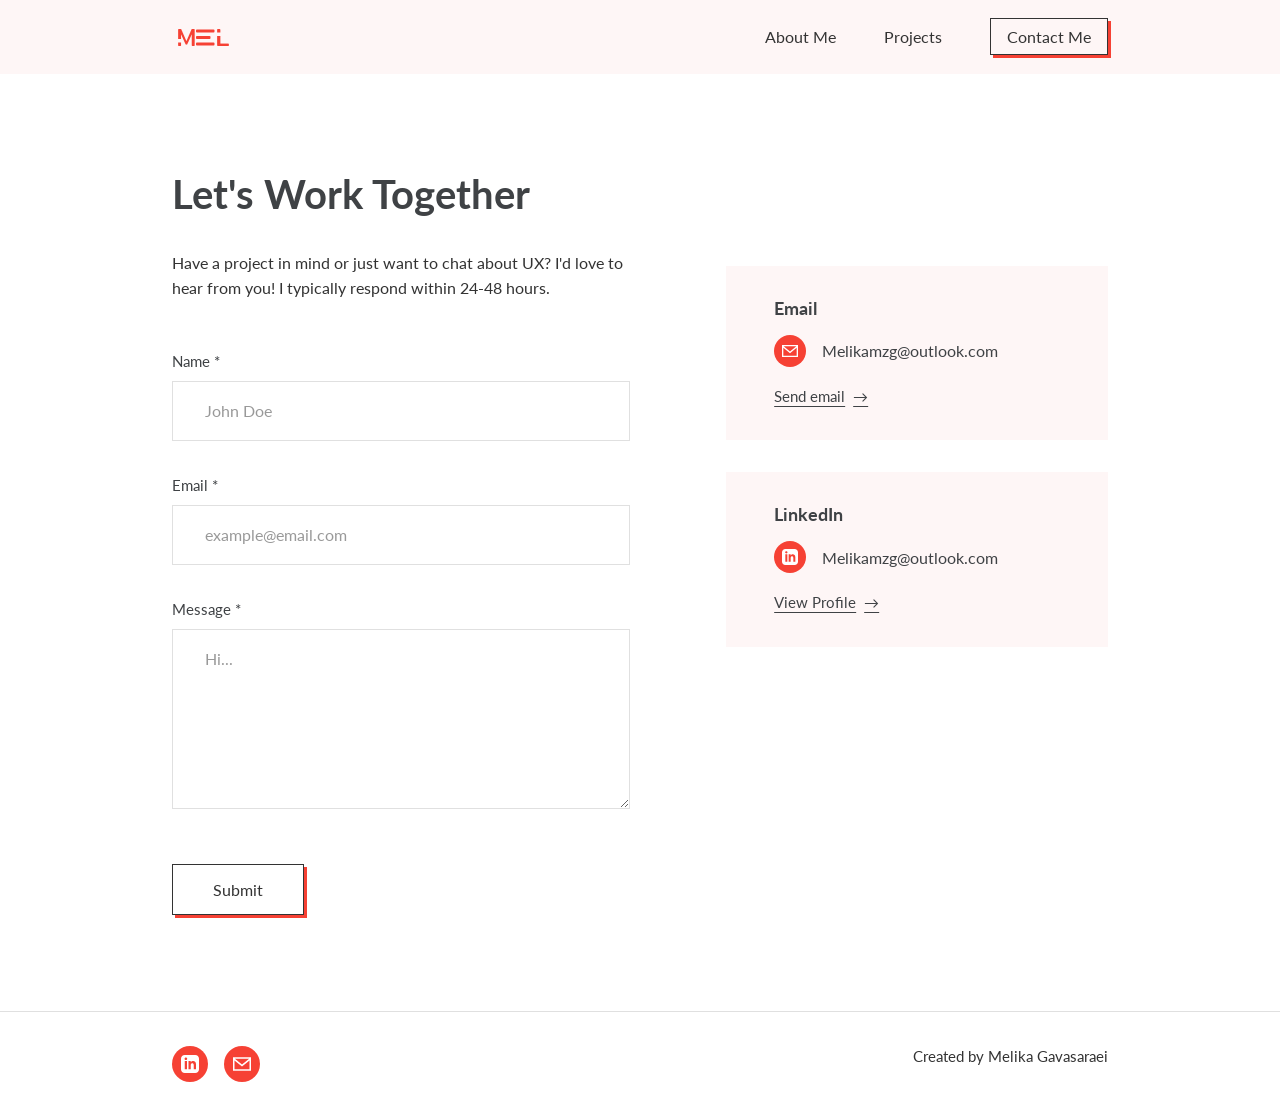
==== commit a5284cba: "Build out Kutana Pay case study and polish site details - Build full Kutana Pay case study: hero, UX" ====
--- a/contact.html
+++ b/contact.html
@@ -103,7 +103,7 @@
                         </span>
                         <span>Melikamzg@outlook.com</span>
                     </div>
-                    <a href="https://linkedin.com" target="_blank" rel="noopener" class="contact-card__link">View
+                    <a href="https://www.linkedin.com/in/melikamzg/" target="_blank" rel="noopener" class="contact-card__link">View
                         Profile <span>→</span></a>
                 </div>
             </div>
@@ -114,21 +114,21 @@
     <footer class="footer">
         <div class="container footer__container">
             <div class="footer__social">
-                <a href="https://linkedin.com" class="footer__social-link" aria-label="LinkedIn" target="_blank"
+                <a href="https://www.linkedin.com/in/melikamzg/" class="footer__social-link" aria-label="LinkedIn" target="_blank"
                     rel="noopener">
                     <svg width="24" height="24" viewBox="0 0 24 24" fill="currentColor">
                         <path
                             d="M19 0h-14c-2.761 0-5 2.239-5 5v14c0 2.761 2.239 5 5 5h14c2.762 0 5-2.239 5-5v-14c0-2.761-2.238-5-5-5zm-11 19h-3v-11h3v11zm-1.5-12.268c-.966 0-1.75-.79-1.75-1.764s.784-1.764 1.75-1.764 1.75.79 1.75 1.764-.783 1.764-1.75 1.764zm13.5 12.268h-3v-5.604c0-3.368-4-3.113-4 0v5.604h-3v-11h3v1.765c1.396-2.586 7-2.777 7 2.476v6.759z" />
                     </svg>
                 </a>
-                <a href="mailto:hello@melika.com" class="footer__social-link" aria-label="Email">
+                <a href="mailto:melikamzg@outlook.com" class="footer__social-link" aria-label="Email">
                     <svg width="24" height="24" viewBox="0 0 24 24" fill="currentColor">
                         <path
                             d="M0 3v18h24v-18h-24zm21.518 2l-9.518 7.713-9.518-7.713h19.036zm-19.518 14v-11.817l10 8.104 10-8.104v11.817h-20z" />
                     </svg>
                 </a>
             </div>
-            <p class="footer__credit">Created by Melika Mohammadzadeh</p>
+            <p class="footer__credit">Created by Melika Gavasaraei</p>
         </div>
     </footer>
 
--- a/css/style.css
+++ b/css/style.css
@@ -268,12 +268,13 @@
 }
 
 .hero__image {
-    width: 280px;
-    height: 280px;
+    width: 380px;
+    height: 380px;
     border-radius: 50%;
     overflow: hidden;
-    border: 3px solid var(--color-primary);
     background-color: var(--color-bg-accent);
+    position: relative;
+    z-index: 2;
 }
 
 .hero__image img {
@@ -287,26 +288,27 @@
     color: var(--color-primary);
     font-size: 1.25rem;
     font-weight: var(--font-weight-light);
+    z-index: 3;
 }
 
 .hero__decoration--x-left {
+    left: 4%;
+    top: 22%;
+    color: var(--color-secondary);
+}
+
+.hero__decoration--x-right {
+    right: 4%;
+    bottom: 10%;
+}
+
+.hero__decoration--square {
+    width: 44px;
+    height: 26px;
+    background-color: var(--color-primary);
     left: 10%;
-    top: 50%;
-    transform: translateY(-50%);
-    opacity: 0.5;
-}
-
-.hero__decoration--x-right {
-    right: 15%;
-    bottom: 25%;
-}
-
-.hero__decoration--square {
-    width: 16px;
-    height: 16px;
-    background-color: var(--color-primary);
-    left: 45%;
-    bottom: 10%;
+    bottom: 4%;
+    z-index: 1;
 }
 
 .hero__text h1 {
@@ -392,8 +394,8 @@
     }
 
     .hero__image {
-        width: 220px;
-        height: 220px;
+        width: 280px;
+        height: 280px;
     }
 }
 
@@ -703,9 +705,20 @@
 }
 
 .project-card--featured .project-card__mockup img {
-    max-width: 90%;
-    max-height: 85%;
+    max-width: 105%;
+    max-height: 100%;
     object-fit: contain;
+}
+
+/* The featured card's mockup box is much taller than the default (small) cards,
+   so its blob needs its own position/size instead of the bottom-anchored default. */
+.project-card--featured .project-card__mockup::before {
+    top: auto;
+    right: -60px;
+    bottom: -180px;
+    left: auto;
+    width: 480px;
+    height: 480px;
 }
 
 /* Small vertical cards */
@@ -743,11 +756,11 @@
     background-color: #F7F8FD;
 }
 
-.project-card--small:nth-child(2) .project-card__circle--top {
+.project-card--totebag .project-card__circle--top {
     background-color: rgba(255, 249, 196, 0.5);
 }
 
-.project-card--small:nth-child(3) .project-card__circle--top {
+.project-card--gigulu .project-card__circle--top {
     background-color: rgba(227, 242, 253, 0.5);
 }
 
@@ -774,11 +787,31 @@
     object-fit: contain;
 }
 
+/* kutana-logo.svg's own canvas (144x98) is wider than it is tall, unlike floopay-logo.svg's
+   tight 98x98 square, so at a plain 60x60 box object-fit:contain shrinks it to fit the
+   width and letterboxes the height — the circular mark renders ~40px tall instead of 60px.
+   Widening the box to match the asset's own aspect ratio (144:98 at height 60 = ~88 wide)
+   lets the mark fill the full 60px height, same as Floo Pay's logo. */
+.project-card__logo--wide {
+    width: 88px;
+}
+
 .project-card__badge {
+    display: inline-flex;
+    align-items: center;
+    gap: 0.35rem;
     height: 24px;
-    width: auto;
-    display: flex;
-    align-items: center;
+    padding: 0 0.6rem;
+    border-radius: 999px;
+    background-color: var(--color-bg-accent);
+    color: var(--color-primary);
+    font-size: 0.75rem;
+    font-weight: var(--font-weight-regular);
+    white-space: nowrap;
+}
+
+.project-card__badge svg {
+    flex-shrink: 0;
 }
 
 .project-card__content {
@@ -1047,6 +1080,13 @@
     right: 15%;
 }
 
+.case-study__decoration--x3 {
+    top: -10px;
+    left: 65%;
+    color: var(--color-secondary);
+    font-size: 1.1rem;
+}
+
 .case-study__info {
     max-width: 700px;
 }
@@ -1198,6 +1238,18 @@
 
 .ux-research__list li {
     margin-bottom: var(--spacing-xs);
+}
+
+.ux-research__steps {
+    margin: var(--spacing-lg) 0;
+}
+
+.ux-research__steps-img {
+    display: block;
+    width: 100%;
+    max-width: 680px;
+    height: auto;
+    margin: 0 auto;
 }
 
 /* User Interviews Subsection */
@@ -1355,6 +1407,10 @@
     text-align: center;
 }
 
+.affinity-map__image {
+    margin: 0 auto;
+}
+
 /* Affinity Map Grid */
 .affinity-grid {
     display: grid;
@@ -1483,6 +1539,165 @@
         gap: var(--spacing-lg);
     }
 }
+
+/* Persona Profile (Kutana Pay) */
+.persona-profile__title {
+    font-size: clamp(1.5rem, 3vw, 1.75rem);
+    font-weight: var(--font-weight-bold);
+    color: var(--color-primary);
+    margin-bottom: var(--spacing-lg);
+}
+
+.persona-profile__header {
+    display: flex;
+    align-items: center;
+    gap: var(--spacing-md);
+    margin-bottom: var(--spacing-lg);
+}
+
+.persona-profile__photo {
+    width: 130px;
+    height: 130px;
+    border-radius: 50%;
+    object-fit: cover;
+    flex-shrink: 0;
+}
+
+.persona-profile__name {
+    font-size: 1.4rem;
+    font-weight: var(--font-weight-bold);
+    color: var(--color-primary);
+    margin-bottom: var(--spacing-xs);
+}
+
+.persona-profile__age {
+    font-size: 0.95rem;
+    color: var(--color-text);
+    margin-bottom: var(--spacing-xs);
+}
+
+.persona-profile__detail {
+    display: flex;
+    align-items: flex-start;
+    gap: 0.5rem;
+    font-size: 0.95rem;
+    color: var(--color-text);
+    margin-bottom: var(--spacing-xs);
+}
+
+.persona-profile__icon {
+    color: var(--color-primary);
+    flex-shrink: 0;
+    margin-top: 0.15em;
+}
+
+.persona-profile__card {
+    background-color: var(--color-bg-accent);
+    border-radius: 16px;
+    padding: var(--spacing-lg);
+    margin-bottom: var(--spacing-lg);
+}
+
+.persona-profile__card-title {
+    font-size: 1.25rem;
+    font-weight: var(--font-weight-bold);
+    color: var(--color-primary);
+    margin-bottom: var(--spacing-sm);
+}
+
+.persona-profile__card-title:not(:first-child) {
+    margin-top: var(--spacing-lg);
+}
+
+.persona-profile__text {
+    font-size: 1rem;
+    line-height: 1.7;
+    color: var(--color-text);
+}
+
+.persona-profile__list {
+    list-style: none;
+    padding: 0;
+    display: flex;
+    flex-direction: column;
+    gap: var(--spacing-sm);
+}
+
+.persona-profile__list li {
+    position: relative;
+    padding-left: 1.5rem;
+    font-size: 1rem;
+    line-height: 1.5;
+    color: var(--color-text);
+}
+
+.persona-profile__mark {
+    position: absolute;
+    left: 0;
+    top: 0.05em;
+}
+
+.persona-profile__item-label {
+    display: block;
+    color: var(--color-text);
+}
+
+.persona-profile__item-desc {
+    margin: 0.15rem 0 0;
+}
+
+.persona-profile__mark--x {
+    color: var(--color-primary);
+    font-weight: var(--font-weight-bold);
+}
+
+.persona-profile__helps {
+    border: 2px solid var(--color-secondary);
+    border-radius: 16px;
+    padding: var(--spacing-lg);
+}
+
+.persona-profile__helps-title {
+    font-size: 1.5rem;
+    font-weight: var(--font-weight-bold);
+    color: var(--color-secondary);
+    margin-bottom: var(--spacing-md);
+}
+
+.persona-profile__helps-list {
+    list-style: disc;
+    padding-left: 1.25rem;
+    display: flex;
+    flex-direction: column;
+    gap: var(--spacing-sm);
+    font-size: 1rem;
+    line-height: 1.5;
+    color: var(--color-text);
+}
+
+@media (max-width: 576px) {
+    .persona-profile__header {
+        flex-direction: column;
+        align-items: flex-start;
+    }
+}
+
+/* Persona Profile — Business Owner theme (same teal palette as the Floo Pay blue persona) */
+.persona-profile--business .persona-profile__title {
+    color: #8DA4A6;
+}
+
+.persona-profile--business .persona-profile__name,
+.persona-profile--business .persona-profile__card-title,
+.persona-profile--business .persona-profile__icon {
+    color: #5B8F91;
+}
+
+.persona-profile--business .persona-profile__card {
+    background-color: #EAF2F3;
+}
+
+/* Pain-point X marks and Need checkmarks keep their red/green regardless of persona theme */
 
 /* Persona */
 .persona {
@@ -2345,6 +2560,95 @@
     margin-bottom: var(--spacing-lg);
     font-style: italic;
     /* Matches "Typography" and "Colour pallet" headers */
+}
+
+.design-system__subsection {
+    margin-bottom: var(--spacing-xl);
+}
+
+/* Type Scale Showcase (Kutana Pay) */
+.type-scale {
+    display: flex;
+    flex-direction: column;
+    gap: var(--spacing-md);
+}
+
+.type-scale__group {
+    display: flex;
+    flex-direction: column;
+    gap: var(--spacing-sm);
+}
+
+.type-scale__row {
+    display: grid;
+    grid-template-columns: 1fr 1fr;
+    align-items: baseline;
+    gap: var(--spacing-md);
+}
+
+.type-scale__label,
+.type-scale__spec {
+    color: var(--color-secondary);
+    line-height: 1.2;
+}
+
+.type-scale--h1 {
+    font-family: 'DM Sans', sans-serif;
+    font-weight: 700;
+    font-size: 48px;
+}
+
+.type-scale--h2 {
+    font-family: 'DM Sans', sans-serif;
+    font-weight: 700;
+    font-size: 30px;
+}
+
+.type-scale--h3 {
+    font-family: 'DM Sans', sans-serif;
+    font-weight: 700;
+    font-size: 24px;
+}
+
+.type-scale--h4 {
+    font-family: 'DM Sans', sans-serif;
+    font-weight: 700;
+    font-size: 20px;
+}
+
+.type-scale--p1 {
+    font-weight: var(--font-weight-regular);
+    font-size: 18px;
+}
+
+.type-scale--p2 {
+    font-weight: var(--font-weight-regular);
+    font-size: 16px;
+}
+
+.type-scale--p3 {
+    font-weight: var(--font-weight-regular);
+    font-size: 14px;
+}
+
+.type-scale--btn {
+    font-weight: 800;
+    font-size: 14px;
+}
+
+.ds-btn-label {
+    display: block;
+    font-style: italic;
+    font-size: 0.85rem;
+    color: var(--color-secondary);
+    opacity: 0.75;
+    margin-bottom: 0.25rem;
+}
+
+.ds-component-wrapper.ds-component-wrapper--stack {
+    flex-direction: column;
+    align-items: flex-start;
+    gap: var(--spacing-sm);
 }
 
 /* Typography Showcase */
